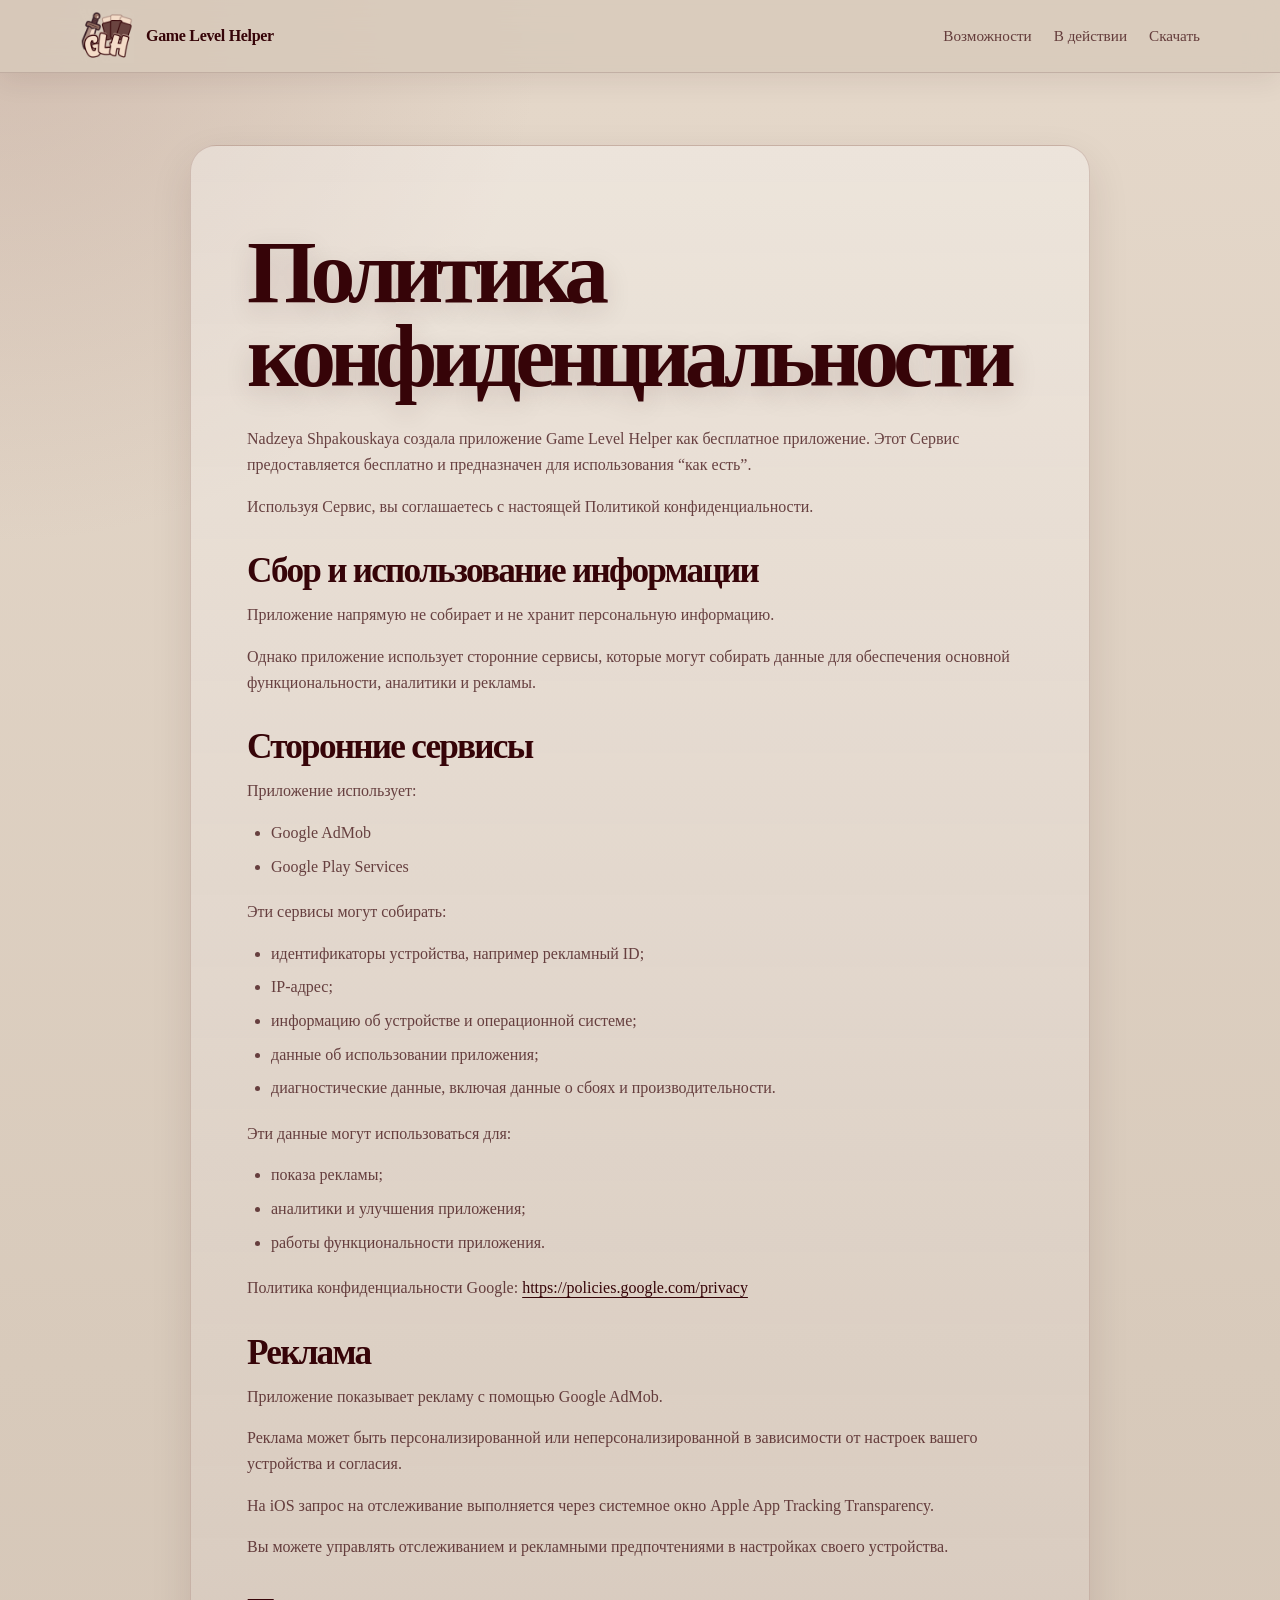
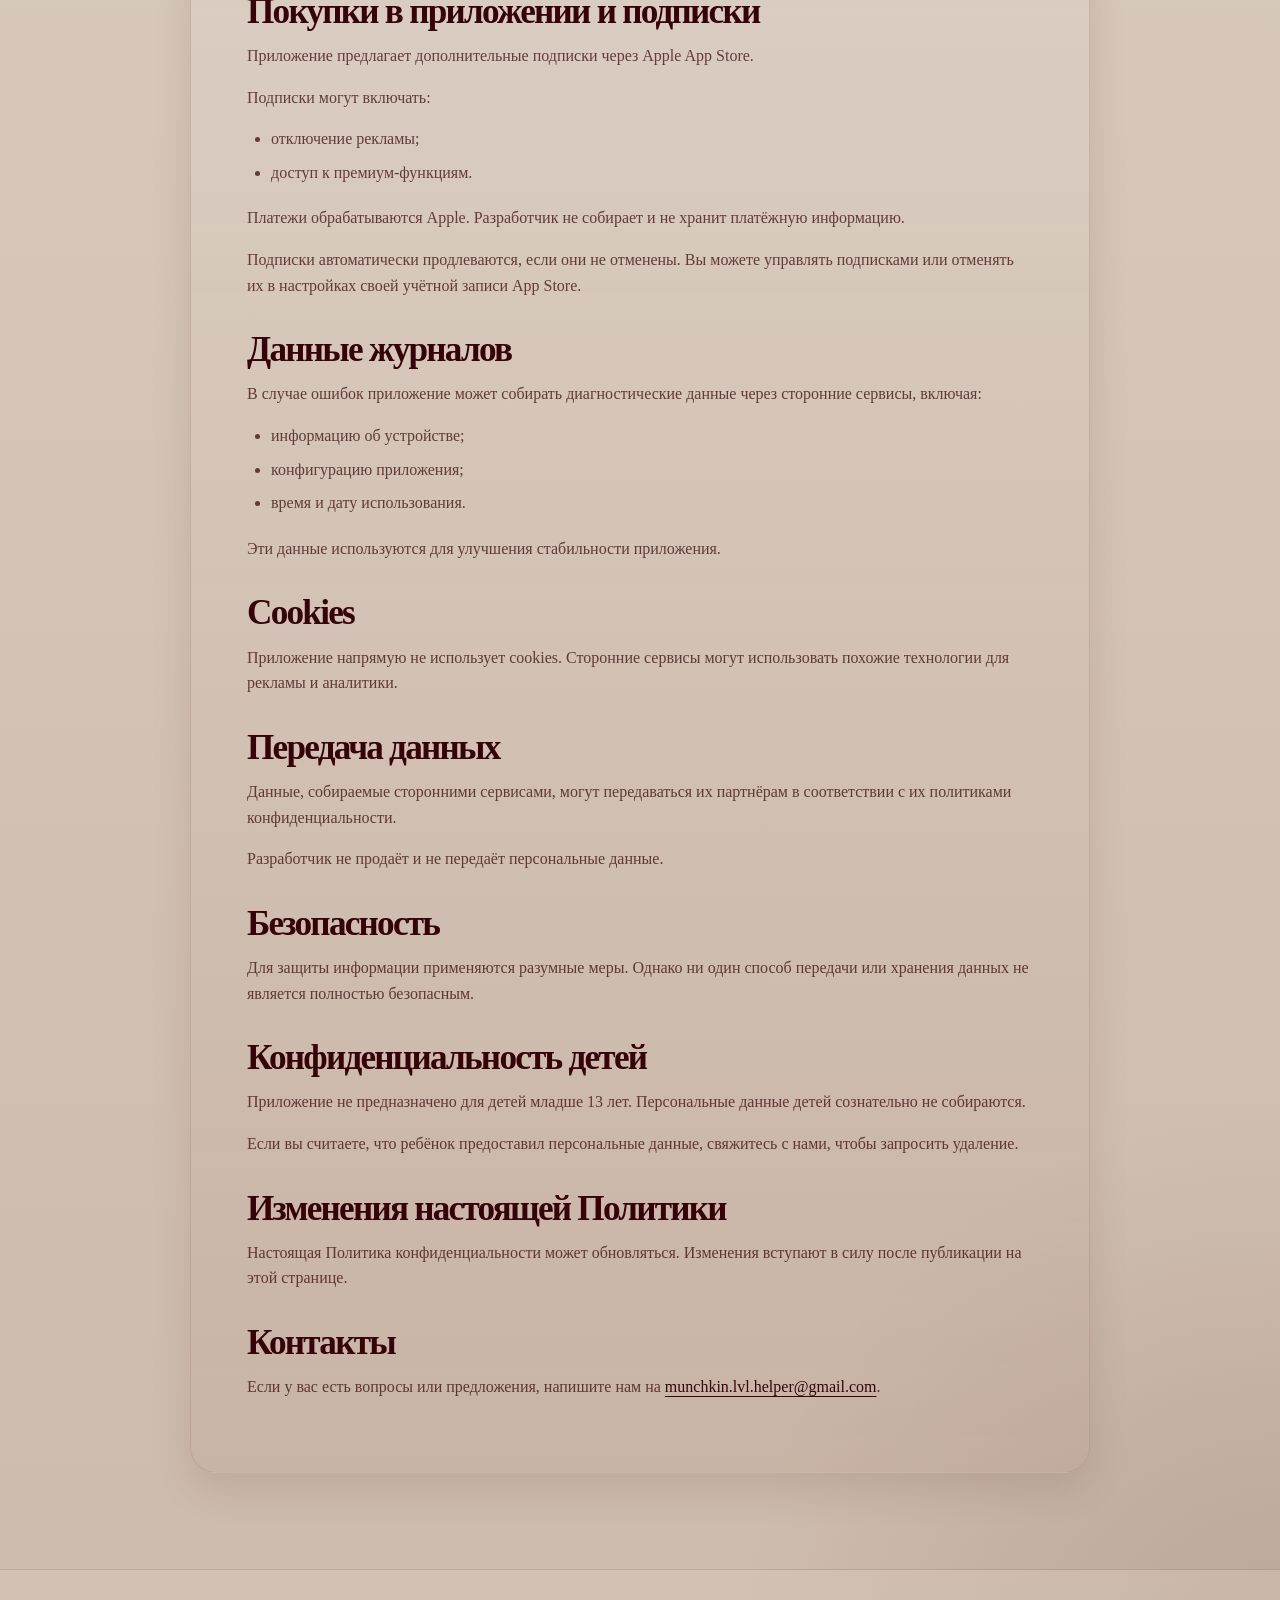
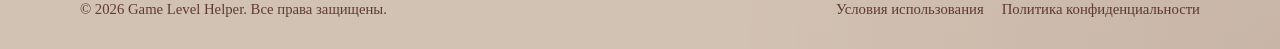
==== privacy-ru.html @ dd475c94 "ad ru localization" ====
<!DOCTYPE html>
<html lang="ru">
<head>
  <meta charset="UTF-8" />
  <meta name="viewport" content="width=device-width, initial-scale=1.0" />
  <meta name="description" content="Политика конфиденциальности Game Level Helper." />
  <title>Политика конфиденциальности | Game Level Helper</title>
  <link rel="stylesheet" href="css/style.css" />
</head>
<body>
  <header class="site-header">
    <div class="container nav">
      <a class="brand" href="index-ru.html" aria-label="Главная страница Game Level Helper">
        <img class="brand-logo" src="img/logo.png" alt="Логотип Game Level Helper" />
        <span>Game Level Helper</span>
      </a>

      <nav class="nav-links" aria-label="Основная навигация">
        <a href="index-ru.html#features">Возможности</a>
        <a href="index-ru.html#modes">В действии</a>
        <a href="index-ru.html#download">Скачать</a>
      </nav>
    </div>
  </header>

  <main>
    <section class="legal-page">
      <div class="container">
        <article class="legal-card">
          <h1>Политика конфиденциальности</h1>

          <p>
            Nadzeya Shpakouskaya создала приложение Game Level Helper как бесплатное приложение. Этот Сервис предоставляется бесплатно и предназначен для использования “как есть”.
          </p>

          <p>
            Используя Сервис, вы соглашаетесь с настоящей Политикой конфиденциальности.
          </p>

          <h2>Сбор и использование информации</h2>
          <p>
            Приложение напрямую не собирает и не хранит персональную информацию.
          </p>
          <p>
            Однако приложение использует сторонние сервисы, которые могут собирать данные для обеспечения основной функциональности, аналитики и рекламы.
          </p>

          <h2>Сторонние сервисы</h2>
          <p>Приложение использует:</p>
          <ul>
            <li>Google AdMob</li>
            <li>Google Play Services</li>
          </ul>

          <p>Эти сервисы могут собирать:</p>
          <ul>
            <li>идентификаторы устройства, например рекламный ID;</li>
            <li>IP-адрес;</li>
            <li>информацию об устройстве и операционной системе;</li>
            <li>данные об использовании приложения;</li>
            <li>диагностические данные, включая данные о сбоях и производительности.</li>
          </ul>

          <p>Эти данные могут использоваться для:</p>
          <ul>
            <li>показа рекламы;</li>
            <li>аналитики и улучшения приложения;</li>
            <li>работы функциональности приложения.</li>
          </ul>

          <p>
            Политика конфиденциальности Google:
            <a href="https://policies.google.com/privacy" target="_blank" rel="noopener">
              https://policies.google.com/privacy
            </a>
          </p>

          <h2>Реклама</h2>
          <p>
            Приложение показывает рекламу с помощью Google AdMob.
          </p>
          <p>
            Реклама может быть персонализированной или неперсонализированной в зависимости от настроек вашего устройства и согласия.
          </p>
          <p>
            На iOS запрос на отслеживание выполняется через системное окно Apple App Tracking Transparency.
          </p>
          <p>
            Вы можете управлять отслеживанием и рекламными предпочтениями в настройках своего устройства.
          </p>

          <h2>Покупки в приложении и подписки</h2>
          <p>
            Приложение предлагает дополнительные подписки через Apple App Store.
          </p>
          <p>Подписки могут включать:</p>
          <ul>
            <li>отключение рекламы;</li>
            <li>доступ к премиум-функциям.</li>
          </ul>
          <p>
            Платежи обрабатываются Apple. Разработчик не собирает и не хранит платёжную информацию.
          </p>
          <p>
            Подписки автоматически продлеваются, если они не отменены. Вы можете управлять подписками или отменять их в настройках своей учётной записи App Store.
          </p>

          <h2>Данные журналов</h2>
          <p>
            В случае ошибок приложение может собирать диагностические данные через сторонние сервисы, включая:
          </p>
          <ul>
            <li>информацию об устройстве;</li>
            <li>конфигурацию приложения;</li>
            <li>время и дату использования.</li>
          </ul>
          <p>
            Эти данные используются для улучшения стабильности приложения.
          </p>

          <h2>Cookies</h2>
          <p>
            Приложение напрямую не использует cookies. Сторонние сервисы могут использовать похожие технологии для рекламы и аналитики.
          </p>

          <h2>Передача данных</h2>
          <p>
            Данные, собираемые сторонними сервисами, могут передаваться их партнёрам в соответствии с их политиками конфиденциальности.
          </p>
          <p>
            Разработчик не продаёт и не передаёт персональные данные.
          </p>

          <h2>Безопасность</h2>
          <p>
            Для защиты информации применяются разумные меры. Однако ни один способ передачи или хранения данных не является полностью безопасным.
          </p>

          <h2>Конфиденциальность детей</h2>
          <p>
            Приложение не предназначено для детей младше 13 лет. Персональные данные детей сознательно не собираются.
          </p>
          <p>
            Если вы считаете, что ребёнок предоставил персональные данные, свяжитесь с нами, чтобы запросить удаление.
          </p>

          <h2>Изменения настоящей Политики</h2>
          <p>
            Настоящая Политика конфиденциальности может обновляться. Изменения вступают в силу после публикации на этой странице.
          </p>

          <h2>Контакты</h2>
          <p>
            Если у вас есть вопросы или предложения, напишите нам на
            <a href="mailto:munchkin.lvl.helper@gmail.com">munchkin.lvl.helper@gmail.com</a>.
          </p>
        </article>
      </div>
    </section>
  </main>

  <footer class="site-footer">
    <div class="container footer-inner">
      <p>© 2026 Game Level Helper. Все права защищены.</p>
      <div class="footer-links">
        <a href="terms-ru.html">Условия использования</a>
        <a href="privacy-ru.html">Политика конфиденциальности</a>
      </div>
    </div>
  </footer>
</body>
</html>
---- css/style.css ----
:root {
  --bg: #d8cabb;
  --bg-soft: #eadfd4;
  --card: #efe4da;
  --card-light: #f7eee7;
  --accent: #af8f83;
  --accent-dark: #8f6f65;
  --text: #360408;
  --muted: rgba(54, 4, 8, 0.72);
  --border: rgba(54, 4, 8, 0.14);
  --accent-border: rgba(175, 143, 131, 0.42);
  --shadow: 0 24px 70px rgba(54, 4, 8, 0.18);
  --soft-shadow: 0 16px 42px rgba(54, 4, 8, 0.11);
  --radius: 26px;
  --max-width: 1120px;
}

* {
  box-sizing: border-box;
  margin: 0;
  padding: 0;
}

html {
  scroll-behavior: smooth;
}

body {
  font-family: Rockwell, "Rockwell Nova", "Roboto Slab", Georgia, serif;
  background:
    radial-gradient(circle at top left, rgba(175, 143, 131, 0.36), transparent 34rem),
    radial-gradient(circle at bottom right, rgba(54, 4, 8, 0.12), transparent 34rem),
    linear-gradient(180deg, #e5d8ca 0%, var(--bg) 42%, #cdbbad 100%);
  color: var(--text);
  line-height: 1.6;
}

a {
  color: inherit;
  text-decoration: none;
}

img {
  max-width: 100%;
  display: block;
}

.container {
  width: min(100% - 32px, var(--max-width));
  margin: 0 auto;
}

.site-header {
  position: sticky;
  top: 0;
  z-index: 20;
  backdrop-filter: blur(14px);
  background: rgba(216, 202, 187, 0.86);
  border-bottom: 1px solid var(--border);
  box-shadow: 0 8px 28px rgba(54, 4, 8, 0.08);
}

.nav {
  min-height: 72px;
  display: flex;
  align-items: center;
  justify-content: space-between;
  gap: 24px;
}

.brand-logo {
  width: 54px;
  height: 54px;
  object-fit: contain;
}

.hero-logo {
  width: min(100%, 420px);
  margin-bottom: 24px;
}

.brand {
  display: flex;
  align-items: center;
  gap: 12px;
  font-weight: 800;
  letter-spacing: -0.02em;
  color: var(--text);
}

.brand-mark {
  width: 42px;
  height: 42px;
  border-radius: 14px;
  background: linear-gradient(145deg, #360408, #6f332b);
  color: #d8cabb;
  display: grid;
  place-items: center;
  font-weight: 900;
  box-shadow: 0 10px 30px rgba(54, 4, 8, 0.2);
}

.nav-links {
  display: flex;
  align-items: center;
  gap: 22px;
  color: var(--muted);
  font-size: 0.95rem;
}

.nav-links a {
  transition: color 160ms ease;
}

.nav-links a:hover {
  color: var(--text);
}

.hero {
  padding: 86px 0 70px;
}

.hero-grid {
  display: grid;
  grid-template-columns: 0.62fr 1.38fr;
  gap: 56px;
  align-items: center;
}

.eyebrow {
  display: inline-flex;
  align-items: center;
  gap: 8px;
  margin-bottom: 18px;
  padding: 8px 12px;
  border: 1px solid var(--accent-border);
  border-radius: 999px;
  color: var(--text);
  background: rgba(175, 143, 131, 0.24);
  box-shadow: 0 8px 24px rgba(54, 4, 8, 0.08);
  font-size: 0.9rem;
  font-weight: 700;
}

h1 {
  font-size: clamp(3rem, 7vw, 5.7rem);
  line-height: 0.94;
  letter-spacing: -0.07em;
  margin-bottom: 24px;
  text-shadow: 0 8px 28px rgba(54, 4, 8, 0.14);
}

.hero-title-accent {
  color: #8f6f65;
}

.hero-subtitle {
  max-width: 650px;
  color: var(--text);
  font-size: clamp(1.15rem, 2vw, 1.45rem);
  font-weight: 700;
  margin-bottom: 14px;
}

.hero-copy {
  max-width: 600px;
  color: var(--muted);
  font-size: 1.08rem;
  margin-bottom: 32px;
}

.actions {
  display: flex;
  flex-wrap: wrap;
  gap: 14px;
  align-items: center;
}

.button {
  display: inline-flex;
  align-items: center;
  justify-content: center;
  min-height: 52px;
  padding: 0 22px;
  border-radius: 16px;
  font-weight: 800;
  transition: transform 160ms ease, box-shadow 160ms ease, background 160ms ease;
}

.button:hover {
  transform: translateY(-2px);
}

.button-primary {
  background: linear-gradient(145deg, #360408, #6f332b);
  color: #d8cabb;
  box-shadow: 0 14px 34px rgba(54, 4, 8, 0.22);
}

.button-secondary {
  border: 1px solid var(--accent-border);
  color: var(--text);
  background: rgba(255, 255, 255, 0.22);
  box-shadow: 0 10px 28px rgba(54, 4, 8, 0.08);
}

.hero-card {
  position: relative;
  padding: 18px;
  border: 1px solid var(--accent-border);
  border-radius: calc(var(--radius) + 10px);
  background:
    linear-gradient(180deg, rgba(255, 255, 255, 0.38), rgba(175, 143, 131, 0.18));
  box-shadow: var(--shadow);
}

.phone-preview {
  min-height: 560px;
  border-radius: 34px;
  border: 1px solid rgba(54, 4, 8, 0.16);
  background:
    radial-gradient(circle at 50% 0%, rgba(175, 143, 131, 0.38), transparent 22rem),
    linear-gradient(180deg, #f3e9df 0%, #d8cabb 56%, #c5afa2 100%);
  display: flex;
  flex-direction: column;
  justify-content: space-between;
  overflow: hidden;
}

.phone-top {
  padding: 28px;
}

.mock-label {
  color: var(--text);
  font-weight: 800;
  margin-bottom: 12px;
}

.mock-player-card {
  padding: 20px;
  border-radius: 24px;
  background: rgba(255, 255, 255, 0.28);
  border: 1px solid rgba(54, 4, 8, 0.14);
  box-shadow: 0 16px 42px rgba(54, 4, 8, 0.1);
}

.mock-row {
  display: flex;
  align-items: center;
  justify-content: space-between;
  gap: 14px;
  padding: 12px 0;
  border-bottom: 1px solid rgba(54, 4, 8, 0.12);
}

.mock-row:last-child {
  border-bottom: 0;
}

.mock-value {
  color: var(--text);
  font-weight: 900;
  font-size: 1.8rem;
}

.mock-strength {
  margin-top: 18px;
  padding: 20px;
  border-radius: 20px;
  background: linear-gradient(145deg, #360408, #8f6f65);
  color: #d8cabb;
  text-align: center;
  font-weight: 900;
  font-size: 2.5rem;
  box-shadow: 0 14px 32px rgba(54, 4, 8, 0.18);
}

.phone-bottom {
  padding: 0 28px 28px;
  display: grid;
  grid-template-columns: repeat(3, 1fr);
  gap: 12px;
}

.mock-pill {
  min-height: 76px;
  border-radius: 20px;
  display: grid;
  place-items: center;
  text-align: center;
  color: var(--text);
  background: rgba(255, 255, 255, 0.25);
  border: 1px solid rgba(54, 4, 8, 0.14);
  box-shadow: 0 12px 26px rgba(54, 4, 8, 0.08);
  font-size: 0.9rem;
  font-weight: 800;
}

section {
  padding: 70px 0;
}

.section-header {
  max-width: 1020px;
  margin-bottom: 34px;
}

h2 {
  font-size: clamp(2rem, 4vw, 3.3rem);
  line-height: 1;
  letter-spacing: -0.05em;
  margin-bottom: 16px;
  color: var(--text);
}

.section-copy {
  color: var(--muted);
  font-size: 1.08rem;
  margin-bottom: 16px;
}

.features-grid {
  display: grid;
  grid-template-columns: repeat(4, 1fr);
  gap: 18px;
}

.feature-card,
.mode-card {
  padding: 24px;
  border-radius: var(--radius);
  background:
    linear-gradient(180deg, rgba(255, 255, 255, 0.34), rgba(175, 143, 131, 0.18));
  border: 1px solid var(--accent-border);
  box-shadow: var(--soft-shadow);
}

h3 {
  font-size: 1.16rem;
  margin-bottom: 10px;
  letter-spacing: -0.02em;
  color: var(--text);
}

hr {
  display: block;
  width: min(100%, 920px);
  height: 3px;
  margin-bottom: 10px;
  border: 0;
  border-radius: 999px;
  background: linear-gradient(
    90deg,
    rgba(175, 143, 131, 1),
    rgba(54, 4, 8, 0)
  );
  box-shadow: 0 4px 12px rgba(54, 4, 8, 0.12);
}

.feature-card p,
.mode-card p {
  color: var(--muted);
  font-size: 0.98rem;
}

.modes-grid {
  display: grid;
  grid-template-columns: repeat(3, 1fr);
  gap: 20px;
}

.mode-visual {
  height: 230px;
  margin-bottom: 20px;
  display: grid;
  place-items: center;
  overflow: hidden;
}

.cta-download-grid {
  display: grid;
  grid-template-columns: 0.85fr 1.15fr;
  gap: 48px;
  align-items: center;
  text-align: left;
}

.qr-code {
  display: flex;
  justify-content: center;
  align-items: center;
}

.qr-code img {
  width: min(100%, 280px);
  padding: 16px;
  border-radius: 28px;
  background: rgba(255, 255, 255, 0.32);
  border: 1px solid var(--accent-border);
  box-shadow: var(--soft-shadow);
}

.appstore-button {
  display: inline-flex;
  align-items: center;
  justify-content: center;
  width: fit-content;
  transition: transform 160ms ease, filter 160ms ease;
}

.appstore-button:hover {
  transform: translateY(-2px);
  filter: brightness(1.04);
}

.appstore-button img {
  width: 190px;
  height: auto;
  display: block;
}

.cta-content h2 {
  max-width: 640px;
  margin-left: 0;
  margin-right: 0;
}

.cta-content p {
  max-width: 620px;
  margin-left: 0;
  margin-right: 0;
}

.legal-page {
  padding: 72px 0 96px;
}

.legal-card {
  max-width: 900px;
  margin: 0 auto;
  padding: clamp(28px, 5vw, 56px);
  border-radius: var(--radius);
  background:
    linear-gradient(180deg, rgba(255, 255, 255, 0.34), rgba(175, 143, 131, 0.18));
  border: 1px solid var(--accent-border);
  box-shadow: var(--soft-shadow);
}

.legal-card h1 {
margin-top: 28px;
  margin-bottom: 28px;
}

.legal-card h2 {
  margin-top: 34px;
  margin-bottom: 14px;
  font-size: clamp(1.5rem, 3vw, 2.2rem);
}

.legal-card p {
  margin-bottom: 16px;
  color: var(--muted);
}

.legal-card ul {
  margin: 0 0 20px 24px;
  color: var(--muted);
}

.legal-card li {
  margin-bottom: 8px;
}

.legal-card a {
  color: var(--text);
  text-decoration: underline;
  text-underline-offset: 4px;
}

@media (max-width: 900px) {
  .cta-download-grid {
    grid-template-columns: 1fr;
    gap: 28px;
    text-align: center;
  }

  .cta-content h2,
  .cta-content p {
    margin-left: auto;
    margin-right: auto;
  }
}
.mode-visual span {
  padding: 12px 16px;
  border-radius: 14px;
  color: #d8cabb;
  font-weight: 800;
}

.game-process-section {
  padding: 20px 0 70px;
}

.game-process-grid {
  display: grid;
  grid-template-columns: 1.05fr 0.95fr;
  gap: 48px;
  align-items: center;
}

.game-process-card {
  width: 100%;
  padding: 18px;
  border-radius: calc(var(--radius) + 12px);
  background:
    linear-gradient(180deg, rgba(255, 255, 255, 0.34), rgba(175, 143, 131, 0.18));
  border: 1px solid var(--accent-border);
  box-shadow: var(--shadow);
  overflow: hidden;
}

.game-process-image {
  width: 100%;
  height: auto;
  max-height: 620px;
  object-fit: cover;
  object-position: center;
  border-radius: var(--radius);
  border: 1px solid rgba(54, 4, 8, 0.14);
  box-shadow: 0 16px 42px rgba(54, 4, 8, 0.12);
}

.game-process-content {
  display: flex;
  flex-direction: column;
  gap: 18px;
}

.game-process-content .section-copy {
  margin: 0;
  max-width: 560px;
}

@media (max-width: 900px) {
  .game-process-grid {
    grid-template-columns: 1fr;
    gap: 28px;
  }

  .game-process-content {
    text-align: center;
    align-items: center;
  }
}


.phone-screenshot-portrait {
    width: max(30%, 240px);
    margin-bottom: 24px;
}

.cta {
  padding: 86px 0 100px;
}

.cta-box {
  position: relative;
  overflow: hidden;
  padding: clamp(34px, 6vw, 70px);
  border-radius: calc(var(--radius) + 12px);
  background:
    radial-gradient(circle at top right, rgba(255, 255, 255, 0.38), transparent 24rem),
    linear-gradient(145deg, rgba(175, 143, 131, 0.42), rgba(216, 202, 187, 0.86));
  border: 1px solid var(--accent-border);
  box-shadow: var(--shadow);
  text-align: center;
}

.cta-box h2 {
  max-width: 760px;
  margin-left: auto;
  margin-right: auto;
}

.cta-box p {
  max-width: 700px;
  margin: 0 auto 28px;
  color: var(--muted);
  font-size: 1.12rem;
}

.site-footer {
  padding: 28px 0;
  border-top: 1px solid var(--border);
  color: var(--muted);
  font-size: 0.92rem;
  background: rgba(216, 202, 187, 0.42);
}

.footer-inner {
  display: flex;
  justify-content: space-between;
  gap: 18px;
  flex-wrap: wrap;
}

.footer-links {
  display: flex;
  gap: 18px;
  flex-wrap: wrap;
}

.footer-links a:hover {
  color: var(--text);
}

@media (max-width: 900px) {
  .hero-grid,
  .features-grid,
  .modes-grid {
    grid-template-columns: 1fr;
  }

  .hero {
    padding-top: 54px;
  }

  .phone-preview {
    min-height: 460px;
  }
}

@media (max-width: 640px) {
  .nav {
    align-items: flex-start;
    flex-direction: column;
    padding: 16px 0;
  }

  .nav-links {
    width: 100%;
    overflow-x: auto;
    padding-bottom: 4px;
  }

  .actions,
  .button {
    width: 100%;
  }

  .phone-bottom {
    grid-template-columns: 1fr;
  }
}
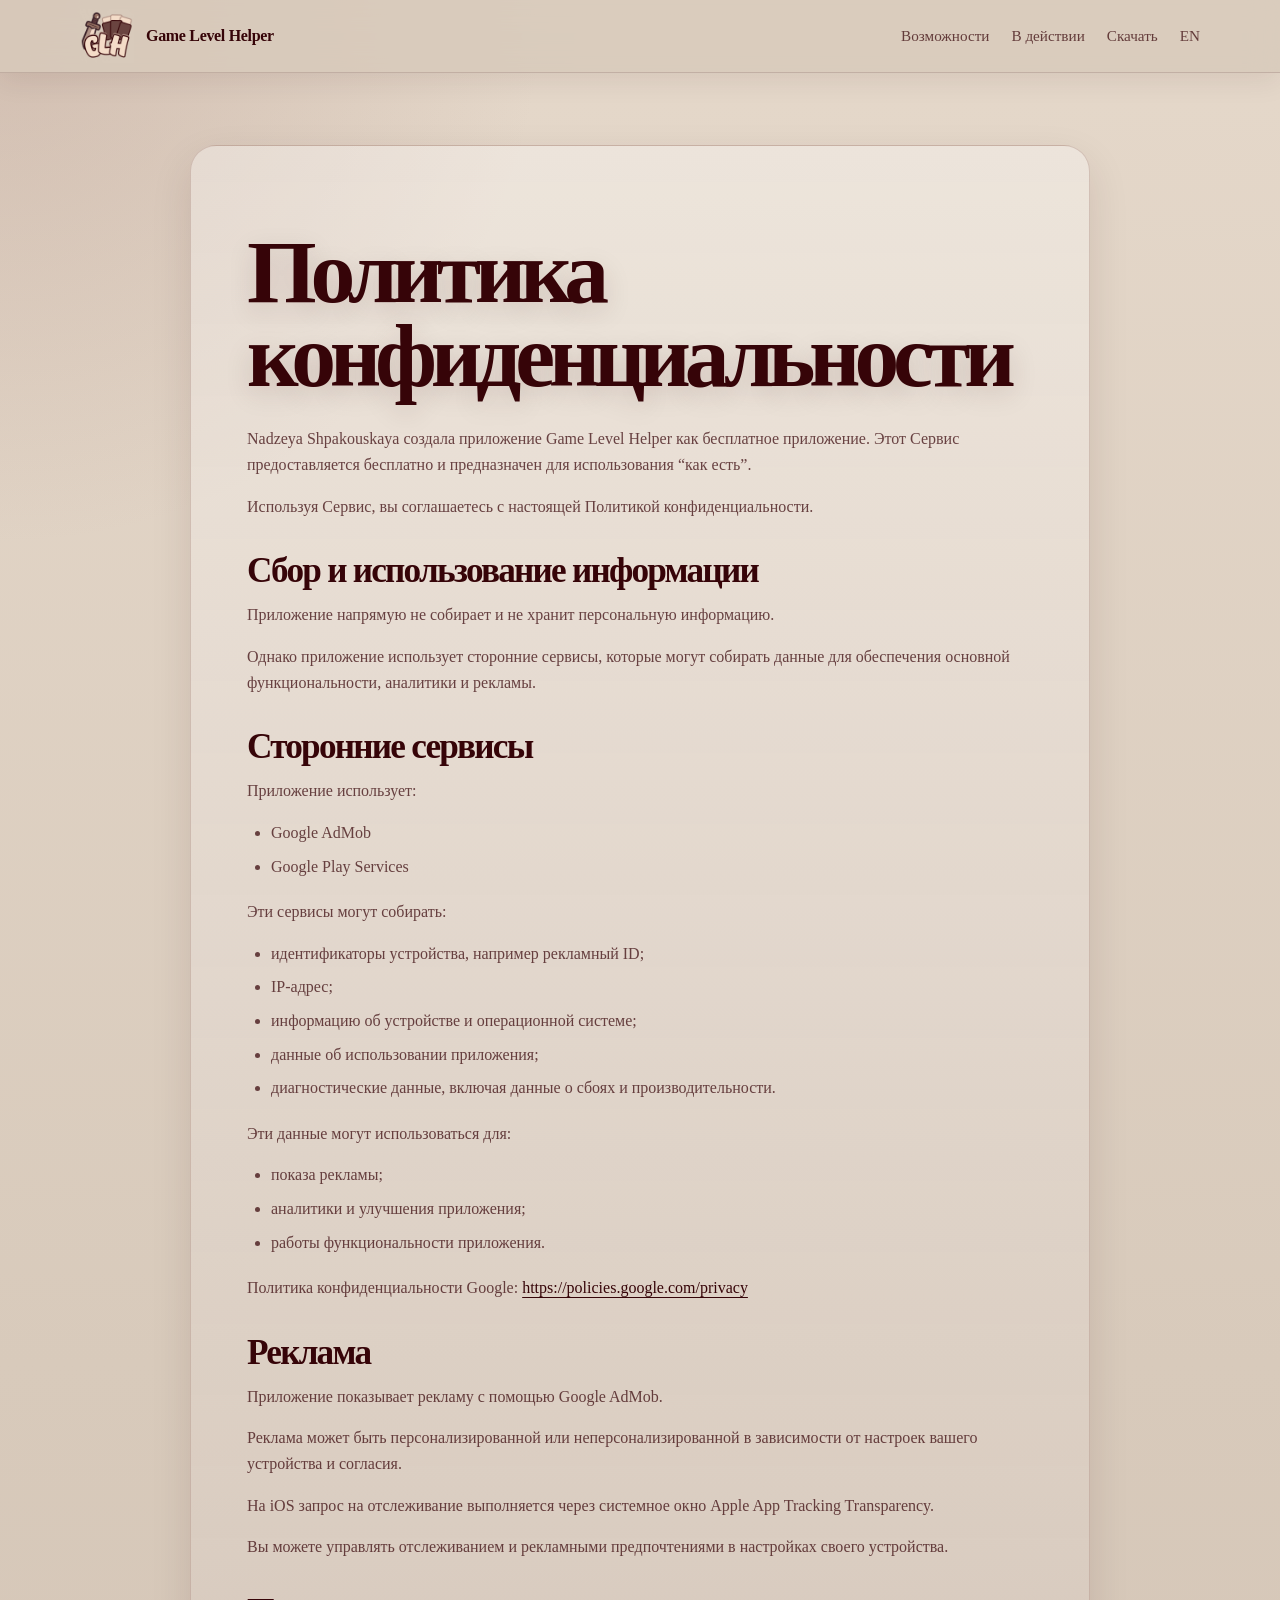
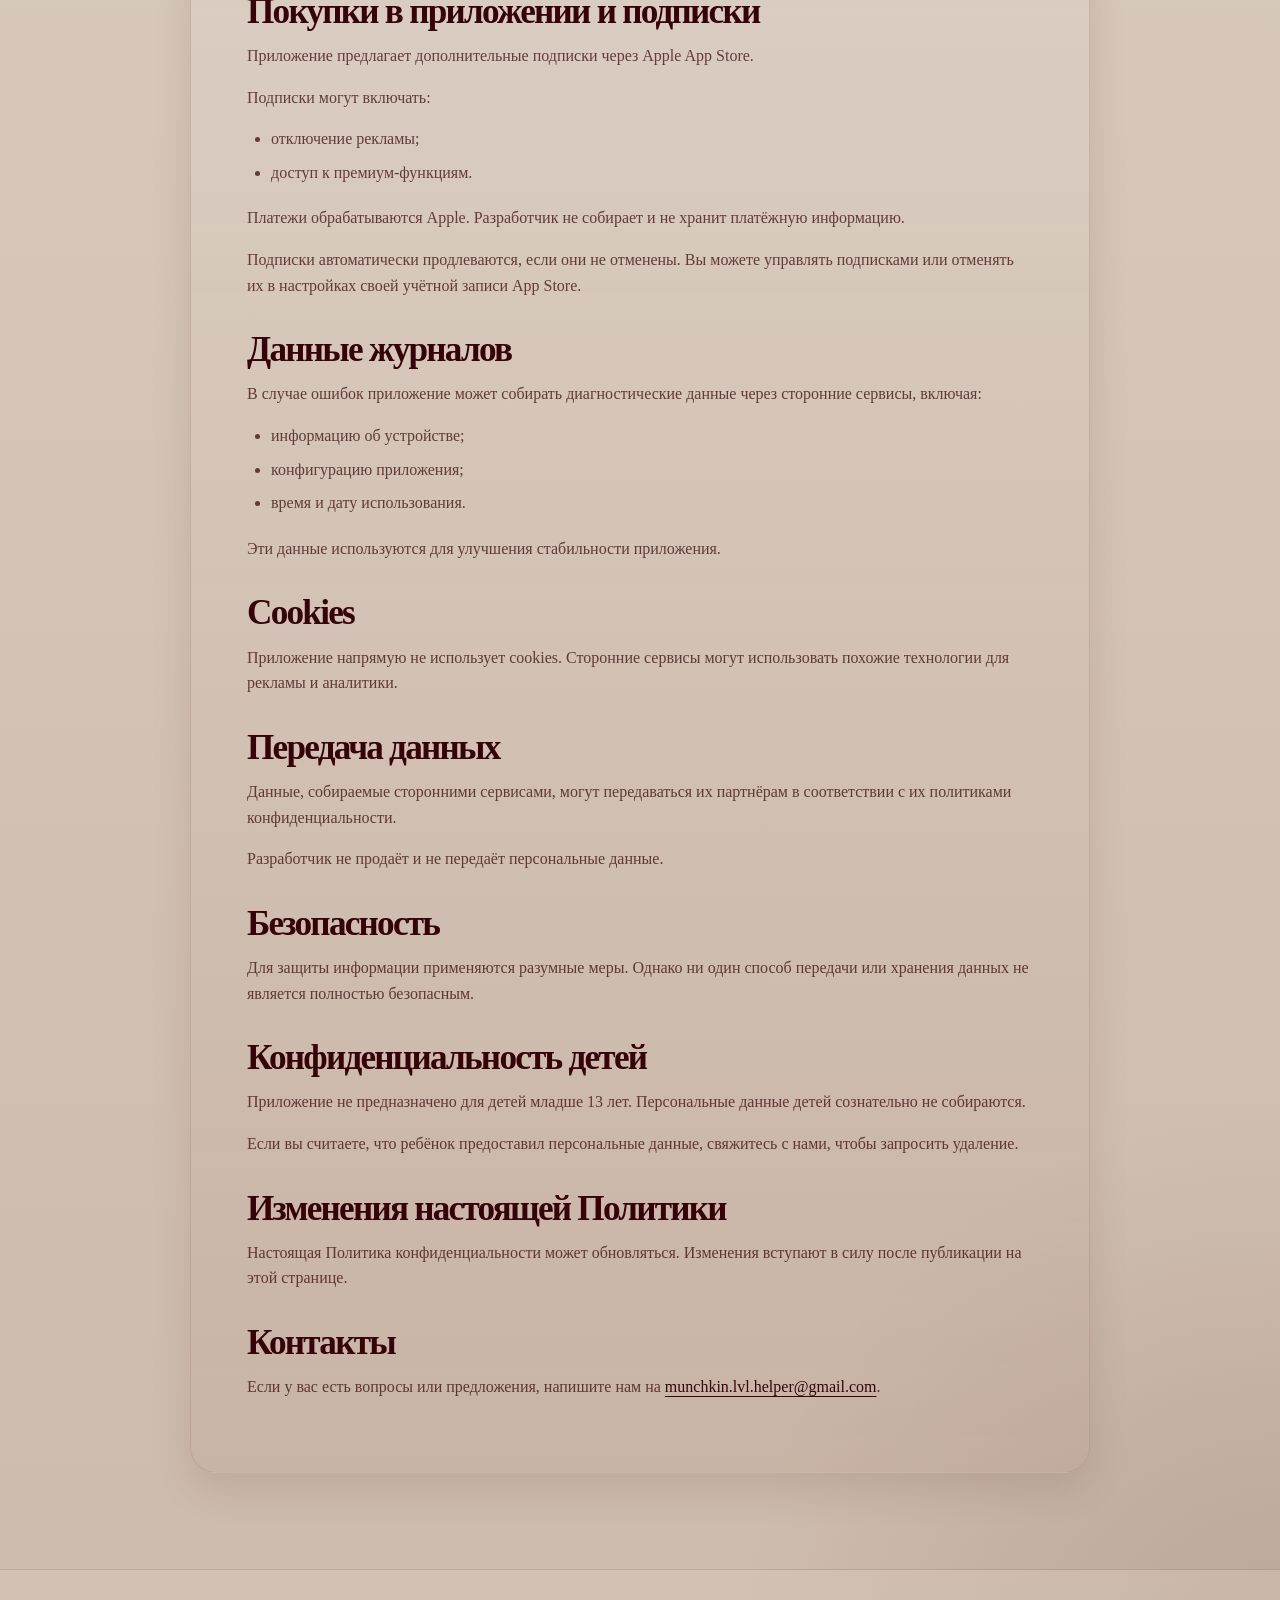
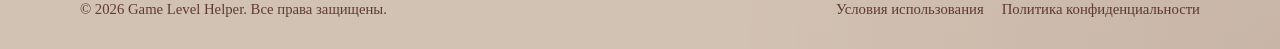
==== commit db4d96bc: "add localization cross linking for privacy and terms" ====
--- a/privacy-ru.html
+++ b/privacy-ru.html
@@ -19,6 +19,7 @@
         <a href="index-ru.html#features">Возможности</a>
         <a href="index-ru.html#modes">В действии</a>
         <a href="index-ru.html#download">Скачать</a>
+        <a class="lang-btn" href="privacy.html">EN</a>
       </nav>
     </div>
   </header>
